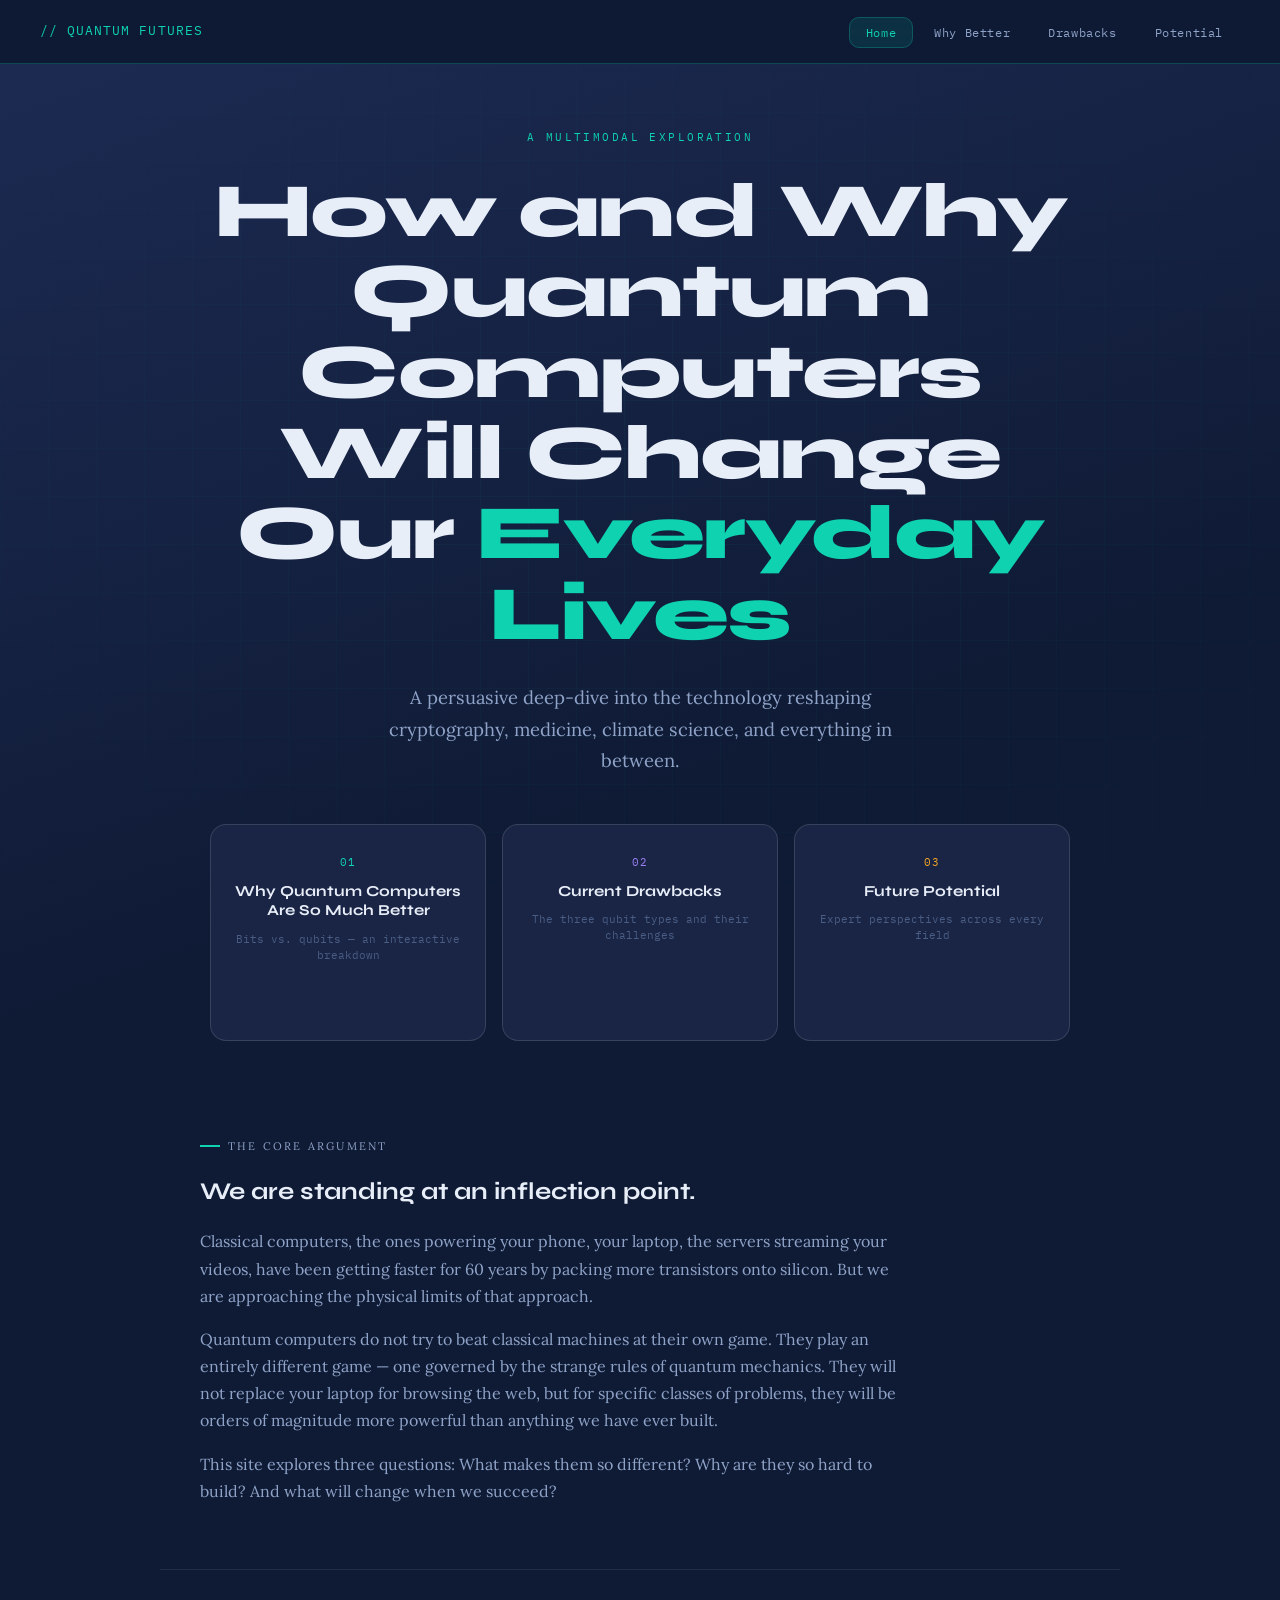
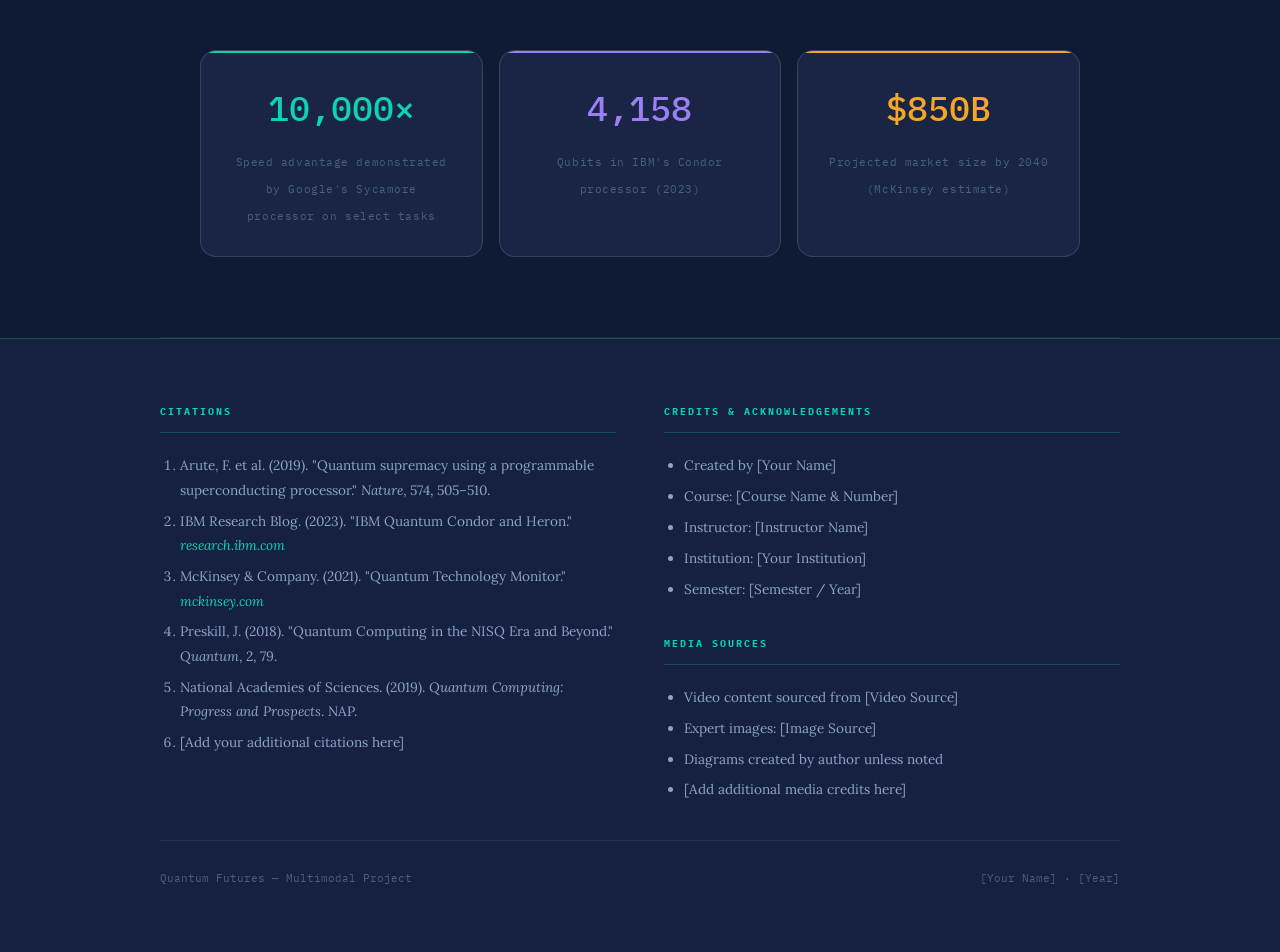
==== index.html @ 325f32ff "Add files via upload" ====
<!DOCTYPE html>
<html lang="en">
<head>
  <meta charset="UTF-8" />
  <meta name="viewport" content="width=device-width, initial-scale=1.0" />
  <title>Quantum Computers: Changing Everyday Life</title>
  <link rel="stylesheet" href="style.css" />
</head>
<body>

<nav>
  <a href="index.html" class="nav-brand">// QUANTUM FUTURES</a>
  <ul class="nav-links">
    <li><a href="index.html" class="active">Home</a></li>
    <li><a href="better.html">Why Better</a></li>
    <li><a href="drawbacks.html">Drawbacks</a></li>
    <li><a href="potential.html">Potential</a></li>
  </ul>
</nav>

<main>
  <section class="hero">
    <div class="hero-grid"></div>
    <div class="hero-orb hero-orb-1"></div>
    <div class="hero-orb hero-orb-2"></div>

    <div style="position: relative; z-index: 1; width: 100%;">
      <p class="hero-eyebrow">A Multimodal Exploration</p>
      <h1 class="hero-title">
        How and Why Quantum Computers<br>
        Will Change Our <em>Everyday Lives</em>
      </h1>
      <p class="hero-subtitle">
        A persuasive deep-dive into the technology reshaping cryptography,
        medicine, climate science, and everything in between.
      </p>

      <div class="hero-nav-cards">
        <a href="better.html" class="hero-card">
          <span class="hero-card-num">01</span>
          <span class="hero-card-title">Why Quantum Computers Are So Much Better</span>
          <span class="hero-card-desc">Bits vs. qubits — an interactive breakdown</span>
          <span class="hero-card-arrow">→</span>
        </a>
        <a href="drawbacks.html" class="hero-card">
          <span class="hero-card-num">02</span>
          <span class="hero-card-title">Current Drawbacks</span>
          <span class="hero-card-desc">The three qubit types and their challenges</span>
          <span class="hero-card-arrow">→</span>
        </a>
        <a href="potential.html" class="hero-card">
          <span class="hero-card-num">03</span>
          <span class="hero-card-title">Future Potential</span>
          <span class="hero-card-desc">Expert perspectives across every field</span>
          <span class="hero-card-arrow">→</span>
        </a>
      </div>
    </div>
  </section>

  <!-- Brief intro section -->
  <section class="content-section fade-in">
    <p class="section-label">The Core Argument</p>
    <h2>We are standing at an inflection point.</h2>
    <p>
      Classical computers, the ones powering your phone, your laptop, the servers
      streaming your videos, have been getting faster for 60 years by packing more
      transistors onto silicon. But we are approaching the physical limits of that
      approach.
    </p>
    <p>
      Quantum computers do not try to beat classical machines at their own game.
      They play an entirely different game — one governed by the strange rules of
      quantum mechanics. They will not replace your laptop for browsing the web,
      but for specific classes of problems, they will be orders of magnitude more
      powerful than anything we have ever built.
    </p>
    <p>
      This site explores three questions: What makes them so different? Why are
      they so hard to build? And what will change when we succeed?
    </p>
  </section>

  <section class="content-section fade-in">
    <div class="stat-row">
      <div class="stat-cell">
        <span class="stat-number">10,000×</span>
        <span class="stat-label">Speed advantage demonstrated by Google's Sycamore processor on select tasks</span>
      </div>
      <div class="stat-cell">
        <span class="stat-number">4,158</span>
        <span class="stat-label">Qubits in IBM's Condor processor (2023)</span>
      </div>
      <div class="stat-cell">
        <span class="stat-number">$850B</span>
        <span class="stat-label">Projected market size by 2040 (McKinsey estimate)</span>
      </div>
    </div>
  </section>

</main>

<!-- CREDITS / CITATIONS -->
<footer id="credits">
  <div class="credits-inner fade-in">
    <div class="credits-col">
      <h3>Citations</h3>
      <ol>
        <li>Arute, F. et al. (2019). "Quantum supremacy using a programmable superconducting processor." <em>Nature</em>, 574, 505–510.</li>
        <li>IBM Research Blog. (2023). "IBM Quantum Condor and Heron." <a href="https://research.ibm.com/blog" target="_blank">research.ibm.com</a></li>
        <li>McKinsey &amp; Company. (2021). "Quantum Technology Monitor." <a href="https://www.mckinsey.com" target="_blank">mckinsey.com</a></li>
        <li>Preskill, J. (2018). "Quantum Computing in the NISQ Era and Beyond." <em>Quantum</em>, 2, 79.</li>
        <li>National Academies of Sciences. (2019). <em>Quantum Computing: Progress and Prospects</em>. NAP.</li>
        <li>[Add your additional citations here]</li>
      </ol>
    </div>
    <div class="credits-col">
      <h3>Credits &amp; Acknowledgements</h3>
      <ul>
        <li>Created by [Your Name]</li>
        <li>Course: [Course Name &amp; Number]</li>
        <li>Instructor: [Instructor Name]</li>
        <li>Institution: [Your Institution]</li>
        <li>Semester: [Semester / Year]</li>
      </ul>
      <br>
      <h3>Media Sources</h3>
      <ul>
        <li>Video content sourced from [Video Source]</li>
        <li>Expert images: [Image Source]</li>
        <li>Diagrams created by author unless noted</li>
        <li>[Add additional media credits here]</li>
      </ul>
    </div>
  </div>
  <div class="credits-bottom fade-in">
    <span>Quantum Futures — Multimodal Project</span>
    <span>[Your Name] · [Year]</span>
  </div>
</footer>

<script>
  const observer = new IntersectionObserver(entries => {
    entries.forEach(e => { if (e.isIntersecting) e.target.classList.add('visible'); });
  }, { threshold: 0.1 });
  document.querySelectorAll('.fade-in').forEach(el => observer.observe(el));
</script>
</body>
</html>
---- style.css ----
@import url('https://fonts.googleapis.com/css2?family=Syne:wght@400;600;700;800&family=IBM+Plex+Mono:wght@300;400;500&family=Lora:ital,wght@0,400;0,500;1,400&display=swap');

*, *::before, *::after { box-sizing: border-box; margin: 0; padding: 0; }

:root {
  --navy:        #0f1b35;
  --navy-2:      #162040;
  --navy-3:      #1c2a52;
  --slate:       #243060;
  --slate-2:     #2e3d78;

  --teal:        #0ed2b0;
  --teal-dim:    #09a88b;
  --teal-pale:   rgba(14, 210, 176, 0.12);
  --teal-glow:   rgba(14, 210, 176, 0.06);
  --border-teal: rgba(14, 210, 176, 0.25);

  --violet:      #9b7ff4;
  --violet-pale: rgba(155, 127, 244, 0.15);
  --violet-border:rgba(155, 127, 244, 0.3);

  --amber:       #f5a623;
  --amber-pale:  rgba(245, 166, 35, 0.12);
  --amber-border:rgba(245, 166, 35, 0.28);

  --surface:     #1a2545;
  --surface-2:   #213060;
  --border:      rgba(255,255,255,0.08);
  --border-2:    rgba(255,255,255,0.13);

  --text:        #e8eef8;
  --text-muted:  #8fa3c8;
  --text-dim:    #4a5d84;

  --mono:    'IBM Plex Mono', monospace;
  --display: 'Syne', sans-serif;
  --serif:   'Lora', serif;

  --nav-h:  64px;
  --radius: 10px;
  --radius-lg: 16px;
}

html { scroll-behavior: smooth; }

body {
  background: var(--navy);
  color: var(--text);
  font-family: var(--display);
  font-size: 16px;
  line-height: 1.7;
  overflow-x: hidden;
}

/* NAV */
nav {
  position: fixed;
  top: 0; left: 0; right: 0;
  height: var(--nav-h);
  background: rgba(15, 27, 53, 0.92);
  backdrop-filter: blur(16px);
  border-bottom: 1px solid var(--border-teal);
  display: flex;
  align-items: center;
  padding: 0 2.5rem;
  z-index: 100;
  gap: 2rem;
}

.nav-brand {
  font-family: var(--mono);
  font-size: 13px;
  color: var(--teal);
  letter-spacing: 0.08em;
  text-decoration: none;
  flex-shrink: 0;
}

.nav-links {
  display: flex;
  gap: 4px;
  list-style: none;
  margin-left: auto;
}

.nav-links a {
  font-family: var(--mono);
  font-size: 12px;
  color: var(--text-muted);
  text-decoration: none;
  letter-spacing: 0.05em;
  padding: 0.45rem 1rem;
  border-radius: var(--radius);
  border: 1px solid transparent;
  transition: color 0.2s, background 0.2s, border-color 0.2s;
}
.nav-links a:hover { color: var(--teal); background: var(--teal-glow); border-color: var(--border-teal); }
.nav-links a.active { color: var(--teal); background: var(--teal-pale); border-color: var(--border-teal); }

/* PAGE SHELL */
main { padding-top: var(--nav-h); min-height: 100vh; }

/* HERO */
.hero {
  min-height: calc(100vh - var(--nav-h));
  display: grid;
  place-items: center;
  text-align: center;
  padding: 4rem 2rem 3rem;
  position: relative;
  overflow: hidden;
  background: linear-gradient(160deg, var(--navy-3) 0%, var(--navy) 65%);
}

.hero-grid {
  position: absolute;
  inset: 0;
  background-image:
    linear-gradient(rgba(14,210,176,0.05) 1px, transparent 1px),
    linear-gradient(90deg, rgba(14,210,176,0.05) 1px, transparent 1px);
  background-size: 48px 48px;
  mask-image: radial-gradient(ellipse 90% 70% at 50% 40%, black, transparent 80%);
}

.hero-blob { position: absolute; border-radius: 50%; pointer-events: none; }
.hero-blob-1 {
  width: 700px; height: 500px;
  background: radial-gradient(ellipse, rgba(14,210,176,0.08), transparent 65%);
  top: -80px; left: 50%; transform: translateX(-50%);
}
.hero-blob-2 {
  width: 400px; height: 400px;
  background: radial-gradient(ellipse, rgba(155,127,244,0.1), transparent 65%);
  bottom: -60px; right: -80px;
}
.hero-blob-3 {
  width: 300px; height: 300px;
  background: radial-gradient(ellipse, rgba(245,166,35,0.06), transparent 65%);
  bottom: 40px; left: -60px;
}

.hero-eyebrow {
  font-family: var(--mono);
  font-size: 11px;
  color: var(--teal);
  letter-spacing: 0.22em;
  text-transform: uppercase;
  margin-bottom: 1.5rem;
  opacity: 0;
  animation: fadeUp 0.6s ease forwards 0.2s;
}

.hero-title {
  font-weight: 800;
  font-size: clamp(2.2rem, 6vw, 5rem);
  line-height: 1.05;
  letter-spacing: -0.02em;
  max-width: 960px;
  margin: 0 auto 1.75rem;
  opacity: 0;
  animation: fadeUp 0.7s ease forwards 0.4s;
}
.hero-title em { font-style: normal; color: var(--teal); }

.hero-subtitle {
  font-family: var(--serif);
  font-size: 1.15rem;
  color: var(--text-muted);
  max-width: 580px;
  margin: 0 auto 3rem;
  opacity: 0;
  animation: fadeUp 0.7s ease forwards 0.6s;
}

.hero-nav-cards {
  display: grid;
  grid-template-columns: repeat(3, 1fr);
  gap: 16px;
  max-width: 860px;
  width: 100%;
  margin: 0 auto;
  opacity: 0;
  animation: fadeUp 0.8s ease forwards 0.8s;
}

.hero-card {
  background: var(--surface);
  border: 1px solid var(--border-2);
  border-radius: var(--radius-lg);
  padding: 1.75rem 1.5rem;
  text-decoration: none;
  display: flex;
  flex-direction: column;
  gap: 0.6rem;
  transition: border-color 0.2s, background 0.2s, transform 0.2s;
  position: relative;
  overflow: hidden;
}
.hero-card::after {
  content: '';
  position: absolute;
  top: 0; left: 0; right: 0;
  height: 3px;
  border-radius: var(--radius-lg) var(--radius-lg) 0 0;
  opacity: 0;
  transition: opacity 0.2s;
}
.hero-card:nth-child(1)::after { background: var(--teal); }
.hero-card:nth-child(2)::after { background: var(--violet); }
.hero-card:nth-child(3)::after { background: var(--amber); }
.hero-card:hover { border-color: var(--border-teal); background: var(--surface-2); transform: translateY(-3px); }
.hero-card:hover::after { opacity: 1; }

.hero-card-num { font-family: var(--mono); font-size: 11px; letter-spacing: 0.12em; }
.hero-card:nth-child(1) .hero-card-num { color: var(--teal); }
.hero-card:nth-child(2) .hero-card-num { color: var(--violet); }
.hero-card:nth-child(3) .hero-card-num { color: var(--amber); }

.hero-card-title { font-size: 0.95rem; font-weight: 700; color: var(--text); line-height: 1.3; }
.hero-card-desc  { font-family: var(--mono); font-size: 11px; color: var(--text-dim); line-height: 1.5; }

.hero-card-arrow {
  margin-top: 0.5rem;
  font-size: 18px;
  opacity: 0;
  transform: translateX(-6px);
  transition: opacity 0.2s, transform 0.2s;
}
.hero-card:nth-child(1) .hero-card-arrow { color: var(--teal); }
.hero-card:nth-child(2) .hero-card-arrow { color: var(--violet); }
.hero-card:nth-child(3) .hero-card-arrow { color: var(--amber); }
.hero-card:hover .hero-card-arrow { opacity: 1; transform: translateX(0); }

/* SECTION LABEL */
.section-label {
  font-family: var(--mono);
  font-size: 11px;
  letter-spacing: 0.2em;
  text-transform: uppercase;
  color: var(--teal);
  margin-bottom: 0.75rem;
  display: flex;
  align-items: center;
  gap: 8px;
}
.section-label::before {
  content: '';
  display: inline-block;
  width: 20px; height: 2px;
  background: var(--teal);
  flex-shrink: 0;
}

/* PAGE HEADER */
.page-header {
  padding: 5rem 2.5rem 3rem;
  max-width: 960px;
  margin: 0 auto;
  border-bottom: 1px solid var(--border);
  position: relative;
}
.page-header::before {
  content: '';
  position: absolute;
  top: 0; left: 0; right: 0;
  height: 200px;
  background: linear-gradient(180deg, var(--navy-3), transparent);
  pointer-events: none;
}

.page-title {
  font-size: clamp(2rem, 5vw, 3.8rem);
  font-weight: 800;
  line-height: 1.05;
  letter-spacing: -0.025em;
  margin-bottom: 1rem;
  position: relative;
}

.page-intro {
  font-family: var(--serif);
  font-size: 1.1rem;
  color: var(--text-muted);
  max-width: 620px;
  font-style: italic;
  position: relative;
}

/* CONTENT SECTION */
.content-section {
  max-width: 960px;
  margin: 0 auto;
  padding: 3rem 2.5rem;
  border-bottom: 1px solid var(--border);
}
.content-section h2 { font-size: 1.5rem; font-weight: 700; margin-bottom: 1rem; color: var(--text); }
.content-section p  { color: var(--text-muted); font-family: var(--serif); margin-bottom: 1rem; max-width: 700px; }

/* FEATURE BLOCK */
.feature-block {
  background: var(--surface);
  border: 1px solid var(--border-2);
  border-radius: var(--radius-lg);
  padding: 2.5rem;
  margin: 2rem 0;
  position: relative;
  overflow: hidden;
}
.feature-block::before {
  content: '';
  position: absolute;
  top: 0; left: 2.5rem; right: 2.5rem;
  height: 1px;
  background: linear-gradient(90deg, transparent, var(--teal), transparent);
}

.feature-label {
  font-family: var(--mono);
  font-size: 10px;
  letter-spacing: 0.18em;
  color: var(--teal);
  text-transform: uppercase;
  margin-bottom: 1.75rem;
  padding: 0.35rem 0.75rem;
  background: var(--teal-pale);
  border: 1px solid var(--border-teal);
  border-radius: 4px;
  display: inline-block;
}

/* SLIDER COLS */
.slider-container {
  display: grid;
  grid-template-columns: 1fr 1fr;
  gap: 1.5rem;
  margin: 1.5rem 0;
}
.slider-col {
  background: var(--navy-2);
  border: 1px solid var(--border);
  border-radius: var(--radius);
  padding: 1.5rem;
}
.slider-col.is-quantum { border-color: var(--violet-border); background: rgba(155,127,244,0.04); }

.slider-col-label {
  font-family: var(--mono);
  font-size: 10px;
  letter-spacing: 0.18em;
  text-transform: uppercase;
  margin-bottom: 1.25rem;
  padding: 0.25rem 0.6rem;
  border-radius: 4px;
  display: inline-block;
}
.slider-col.is-classical .slider-col-label { color: var(--teal); background: var(--teal-pale); border: 1px solid var(--border-teal); }
.slider-col.is-quantum   .slider-col-label { color: var(--violet); background: var(--violet-pale); border: 1px solid var(--violet-border); }

.slider-group label { font-family: var(--mono); font-size: 12px; color: var(--text-muted); display: block; margin-bottom: 0.5rem; }
.slider-group input[type="range"] { width: 100%; cursor: pointer; accent-color: var(--teal); }
.slider-col.is-quantum input[type="range"] { accent-color: var(--violet); }

.slider-display { font-family: var(--mono); font-size: 2.25rem; font-weight: 500; margin: 0.75rem 0 0.25rem; }
.slider-col.is-classical .slider-display { color: var(--teal); }
.slider-col.is-quantum   .slider-display { color: var(--violet); }

.slider-desc { font-family: var(--mono); font-size: 11px; color: var(--text-dim); margin-bottom: 1rem; }

.comparison-bar { height: 5px; background: var(--navy-3); border-radius: 3px; overflow: hidden; }
.comparison-bar-fill { height: 100%; border-radius: 3px; transition: width 0.35s ease; background: var(--teal); }
.comparison-bar-fill.purple { background: var(--violet); }

/* VIDEO */
.video-wrapper {
  position: relative;
  padding-bottom: 56.25%;
  height: 0;
  background: var(--navy-3);
  border: 1px solid var(--border-2);
  border-radius: var(--radius);
  overflow: hidden;
}
.video-wrapper iframe, .video-wrapper .video-placeholder {
  position: absolute; inset: 0; width: 100%; height: 100%;
}
.video-placeholder {
  display: flex; align-items: center; justify-content: center;
  flex-direction: column; gap: 1rem;
  color: var(--text-dim); font-family: var(--mono); font-size: 13px;
}
.video-placeholder .play-icon {
  width: 56px; height: 56px; border-radius: 50%;
  background: var(--teal-pale); border: 1px solid var(--border-teal);
  display: flex; align-items: center; justify-content: center;
  font-size: 22px; color: var(--teal);
}

/* QUBIT CARDS */
.qubit-cards { display: grid; grid-template-columns: repeat(3, 1fr); gap: 16px; margin: 1.5rem 0; }

.qubit-card {
  background: var(--surface);
  border: 1px solid var(--border-2);
  border-radius: var(--radius-lg);
  padding: 1.75rem 1.5rem;
  position: relative;
  overflow: hidden;
  transition: transform 0.2s;
}
.qubit-card:hover { transform: translateY(-2px); }
.qubit-card::before {
  content: '';
  position: absolute; top: 0; left: 0; right: 0;
  height: 3px; border-radius: var(--radius-lg) var(--radius-lg) 0 0;
}
.qubit-card:nth-child(1)::before { background: var(--teal); }
.qubit-card:nth-child(2)::before { background: var(--violet); }
.qubit-card:nth-child(3)::before { background: var(--amber); }
.qubit-card:nth-child(1) { border-top-color: var(--border-teal); }
.qubit-card:nth-child(2) { border-top-color: var(--violet-border); }
.qubit-card:nth-child(3) { border-top-color: var(--amber-border); }

.qubit-card-type {
  font-family: var(--mono); font-size: 10px; letter-spacing: 0.15em;
  text-transform: uppercase; margin-bottom: 0.75rem;
  display: inline-block; padding: 0.2rem 0.6rem; border-radius: 4px;
}
.qubit-card:nth-child(1) .qubit-card-type { color: var(--teal); background: var(--teal-pale); border: 1px solid var(--border-teal); }
.qubit-card:nth-child(2) .qubit-card-type { color: var(--violet); background: var(--violet-pale); border: 1px solid var(--violet-border); }
.qubit-card:nth-child(3) .qubit-card-type { color: var(--amber); background: var(--amber-pale); border: 1px solid var(--amber-border); }

.qubit-card h3 { font-size: 1rem; font-weight: 700; margin-bottom: 0.75rem; color: var(--text); }
.qubit-card p { font-family: var(--serif); font-size: 0.875rem; color: var(--text-muted); margin: 0; line-height: 1.7; }

.qubit-challenge {
  font-family: var(--mono); font-size: 11px; margin-top: 1.25rem;
  padding: 0.5rem 0.75rem; border-radius: 4px;
}
.qubit-card:nth-child(1) .qubit-challenge { color: var(--teal); background: var(--teal-pale); }
.qubit-card:nth-child(2) .qubit-challenge { color: var(--violet); background: var(--violet-pale); }
.qubit-card:nth-child(3) .qubit-challenge { color: var(--amber); background: var(--amber-pale); }

/* EXPERT CARDS */
.expert-grid { display: grid; grid-template-columns: repeat(2, 1fr); gap: 16px; margin: 1.5rem 0; }

.expert-card {
  background: var(--surface);
  border: 1px solid var(--border-2);
  border-radius: var(--radius-lg);
  padding: 2rem;
  transition: border-color 0.2s, transform 0.2s;
}
.expert-card:hover { border-color: var(--violet-border); transform: translateY(-2px); }

.expert-field {
  font-family: var(--mono); font-size: 10px; letter-spacing: 0.15em;
  color: var(--violet); text-transform: uppercase;
  padding: 0.25rem 0.65rem; background: var(--violet-pale);
  border: 1px solid var(--violet-border); border-radius: 4px;
  display: inline-block; margin-bottom: 1rem;
}

.expert-card h3 { font-size: 1.05rem; font-weight: 700; margin-bottom: 0.2rem; color: var(--text); }
.expert-card .expert-name { font-family: var(--mono); font-size: 11px; color: var(--text-dim); margin-bottom: 0.75rem; }
.expert-card p { font-family: var(--serif); font-size: 0.875rem; color: var(--text-muted); margin: 0; }

.expert-quote {
  font-family: var(--mono); font-size: 11px; color: var(--teal);
  margin-top: 1rem; padding: 0.5rem 0.75rem;
  background: var(--teal-pale); border-left: 2px solid var(--teal); border-radius: 0 4px 4px 0;
}

/* STAT ROW */
.stat-row { display: grid; grid-template-columns: repeat(3, 1fr); gap: 16px; margin: 2rem 0; }

.stat-cell {
  background: var(--surface);
  border: 1px solid var(--border-2);
  border-radius: var(--radius-lg);
  padding: 1.75rem;
  text-align: center;
  position: relative;
  overflow: hidden;
}
.stat-cell::before {
  content: ''; position: absolute; top: 0; left: 0; right: 0; height: 2px;
}
.stat-cell:nth-child(1)::before { background: var(--teal); }
.stat-cell:nth-child(2)::before { background: var(--violet); }
.stat-cell:nth-child(3)::before { background: var(--amber); }

.stat-number { font-family: var(--mono); font-size: 2.2rem; font-weight: 500; display: block; margin-bottom: 0.5rem; }
.stat-cell:nth-child(1) .stat-number { color: var(--teal); }
.stat-cell:nth-child(2) .stat-number { color: var(--violet); }
.stat-cell:nth-child(3) .stat-number { color: var(--amber); }
.stat-label { font-family: var(--mono); font-size: 11px; color: var(--text-dim); letter-spacing: 0.05em; line-height: 1.5; }

/* SUPPORTING TEXT */
.supporting-text { display: grid; grid-template-columns: 1fr 1fr; gap: 2.5rem; margin-top: 1.5rem; }
.supporting-text p { margin: 0; }

/* SUMMARY BAR */
.summary-bar {
  display: grid; grid-template-columns: repeat(3, 1fr);
  gap: 1px; background: var(--border);
  border-radius: var(--radius); overflow: hidden; margin-top: 1.75rem;
}
.summary-cell { background: var(--navy-2); padding: 1.25rem; text-align: center; }
.summary-cell-label { font-family: var(--mono); font-size: 10px; letter-spacing: 0.12em; text-transform: uppercase; color: var(--text-dim); margin-bottom: 0.4rem; }
.summary-cell-value { font-family: var(--mono); font-size: 1.6rem; font-weight: 500; }

/* TIMELINE */
.timeline { position: relative; padding-left: 2rem; border-left: 2px solid var(--slate-2); }
.timeline-item { margin-bottom: 2.5rem; position: relative; }
.timeline-dot {
  position: absolute; left: -2.55rem; top: 0.25rem;
  width: 12px; height: 12px; border-radius: 50%;
  background: var(--slate-2); border: 2px solid var(--navy);
}
.timeline-item.is-now .timeline-dot { background: var(--teal); }
.timeline-era { font-family: var(--mono); font-size: 11px; letter-spacing: 0.1em; margin-bottom: 0.3rem; }
.timeline-item.is-now .timeline-era  { color: var(--teal); }
.timeline-item:not(.is-now) .timeline-era { color: var(--text-dim); }
.timeline-item h3 { font-size: 1rem; font-weight: 700; margin-bottom: 0.4rem; color: var(--text); }
.timeline-item p  { font-family: var(--serif); font-size: 0.9rem; color: var(--text-muted); max-width: 600px; margin: 0; }

/* CREDITS */
#credits { background: var(--navy-2); border-top: 1px solid var(--border-teal); padding: 4rem 2.5rem; }

.credits-inner { max-width: 960px; margin: 0 auto; display: grid; grid-template-columns: 1fr 1fr; gap: 3rem; }

.credits-col h3 {
  font-family: var(--mono); font-size: 10px; letter-spacing: 0.2em;
  color: var(--teal); text-transform: uppercase;
  margin-bottom: 1.25rem; padding-bottom: 0.75rem;
  border-bottom: 1px solid var(--border-teal);
}
.credits-col ol, .credits-col ul {
  padding-left: 1.25rem; color: var(--text-muted);
  font-family: var(--serif); font-size: 0.85rem; line-height: 1.8;
}
.credits-col li { margin-bottom: 0.4rem; }
.credits-col a { color: var(--teal); text-decoration: none; font-style: italic; }

.credits-bottom {
  max-width: 960px; margin: 2rem auto 0;
  padding-top: 1.75rem; border-top: 1px solid var(--border);
  font-family: var(--mono); font-size: 11px; color: var(--text-dim);
  display: flex; justify-content: space-between; align-items: center;
}

/* ANIMATIONS */
@keyframes fadeUp {
  from { opacity: 0; transform: translateY(20px); }
  to   { opacity: 1; transform: translateY(0); }
}
.fade-in { opacity: 0; transform: translateY(14px); transition: opacity 0.6s ease, transform 0.6s ease; }
.fade-in.visible { opacity: 1; transform: translateY(0); }

/* RESPONSIVE */
@media (max-width: 720px) {
  nav { padding: 0 1.25rem; }
  .hero-nav-cards, .stat-row, .supporting-text, .summary-bar { grid-template-columns: 1fr; gap: 12px; }
  .slider-container, .qubit-cards, .expert-grid, .credits-inner { grid-template-columns: 1fr; }
  .nav-links a { padding: 0.4rem 0.6rem; font-size: 11px; }
  .content-section, .page-header { padding-left: 1.25rem; padding-right: 1.25rem; }
  .feature-block { padding: 1.5rem; }
}
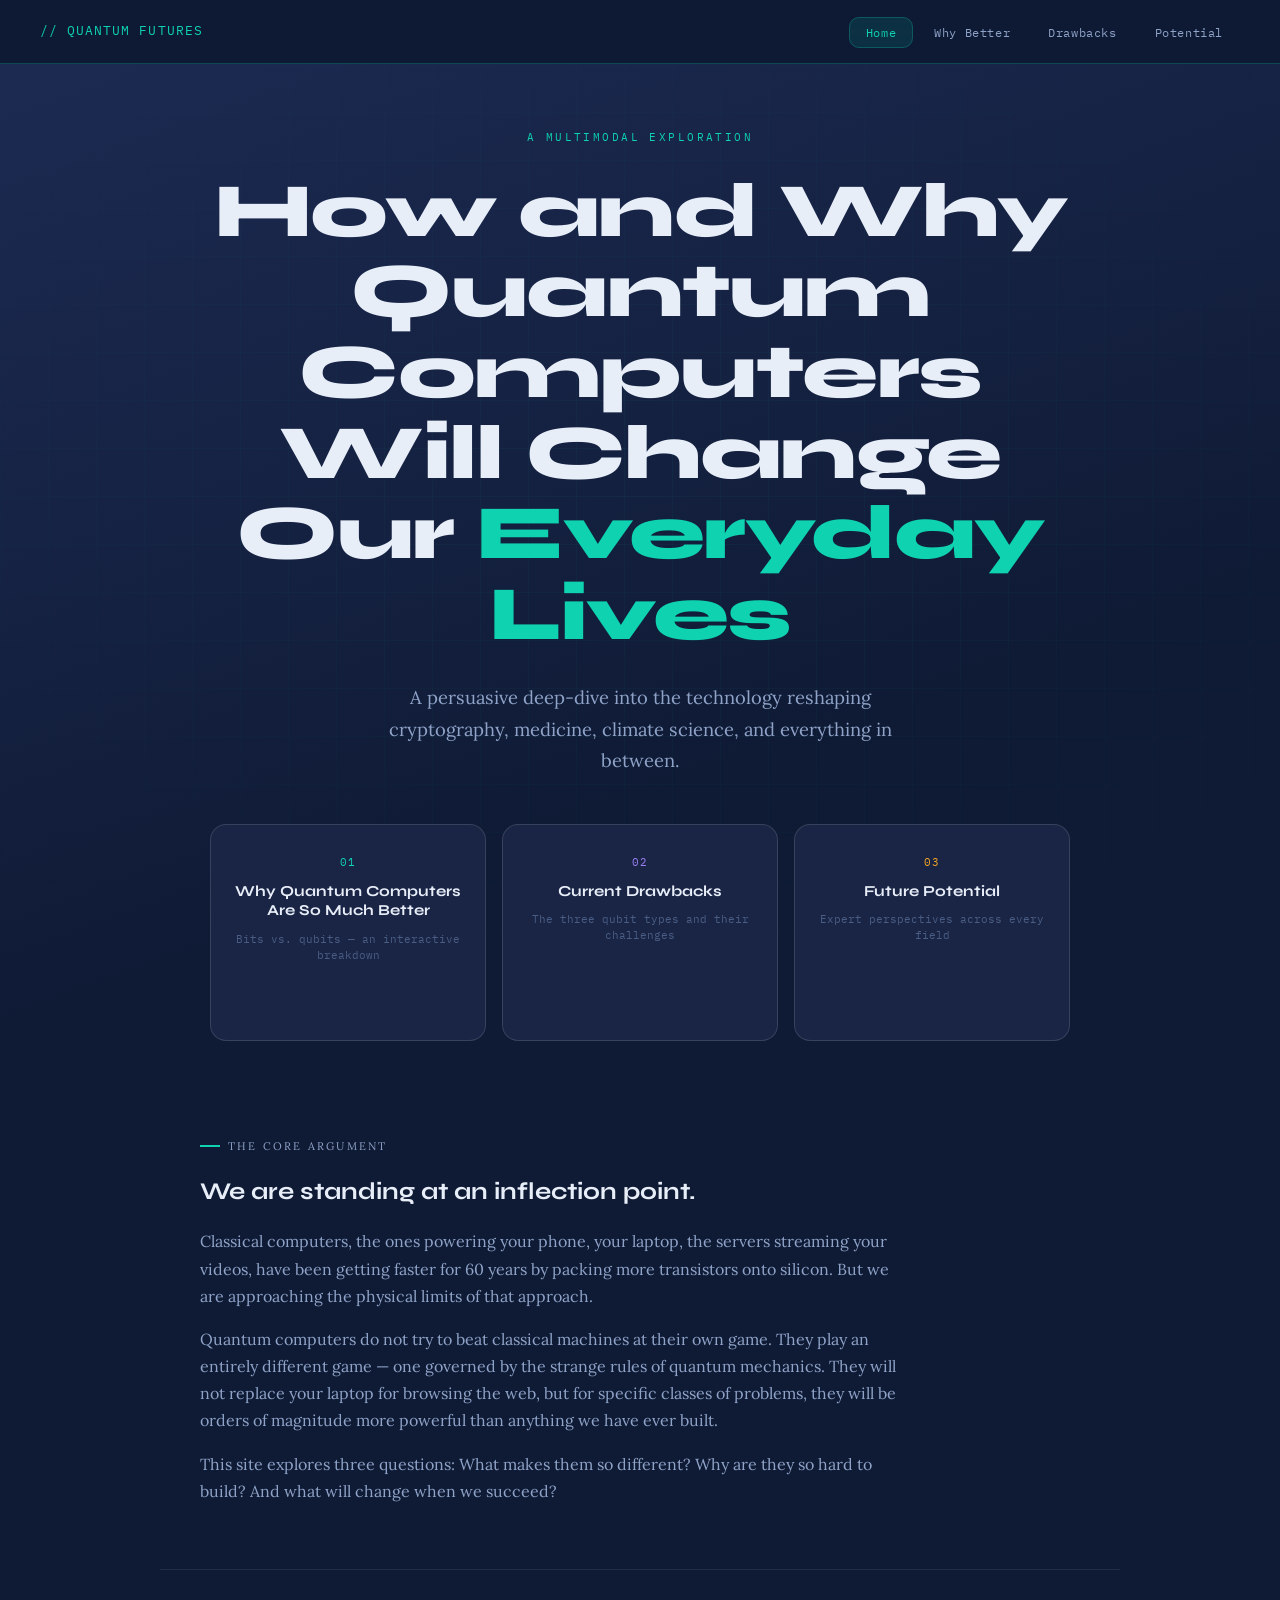
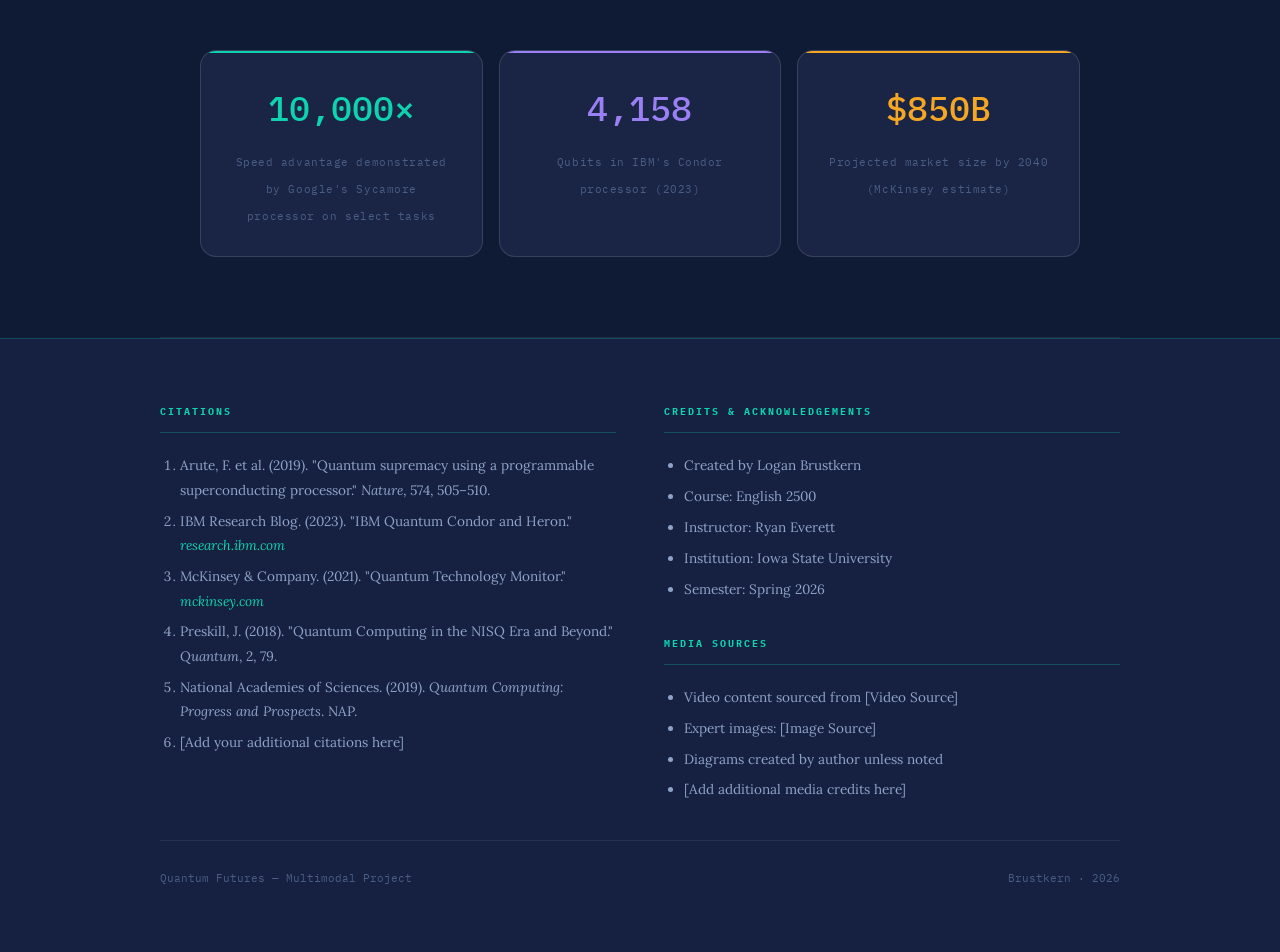
==== commit 5b54c4d1: "Update credits in index.html with personal details" ====
--- a/index.html
+++ b/index.html
@@ -117,11 +117,11 @@
     <div class="credits-col">
       <h3>Credits &amp; Acknowledgements</h3>
       <ul>
-        <li>Created by [Your Name]</li>
-        <li>Course: [Course Name &amp; Number]</li>
-        <li>Instructor: [Instructor Name]</li>
-        <li>Institution: [Your Institution]</li>
-        <li>Semester: [Semester / Year]</li>
+        <li>Created by Logan Brustkern</li>
+        <li>Course: English 2500</li>
+        <li>Instructor: Ryan Everett</li>
+        <li>Institution: Iowa State University</li>
+        <li>Semester: Spring 2026</li>
       </ul>
       <br>
       <h3>Media Sources</h3>
@@ -135,7 +135,7 @@
   </div>
   <div class="credits-bottom fade-in">
     <span>Quantum Futures — Multimodal Project</span>
-    <span>[Your Name] · [Year]</span>
+    <span>Brustkern · 2026</span>
   </div>
 </footer>
 
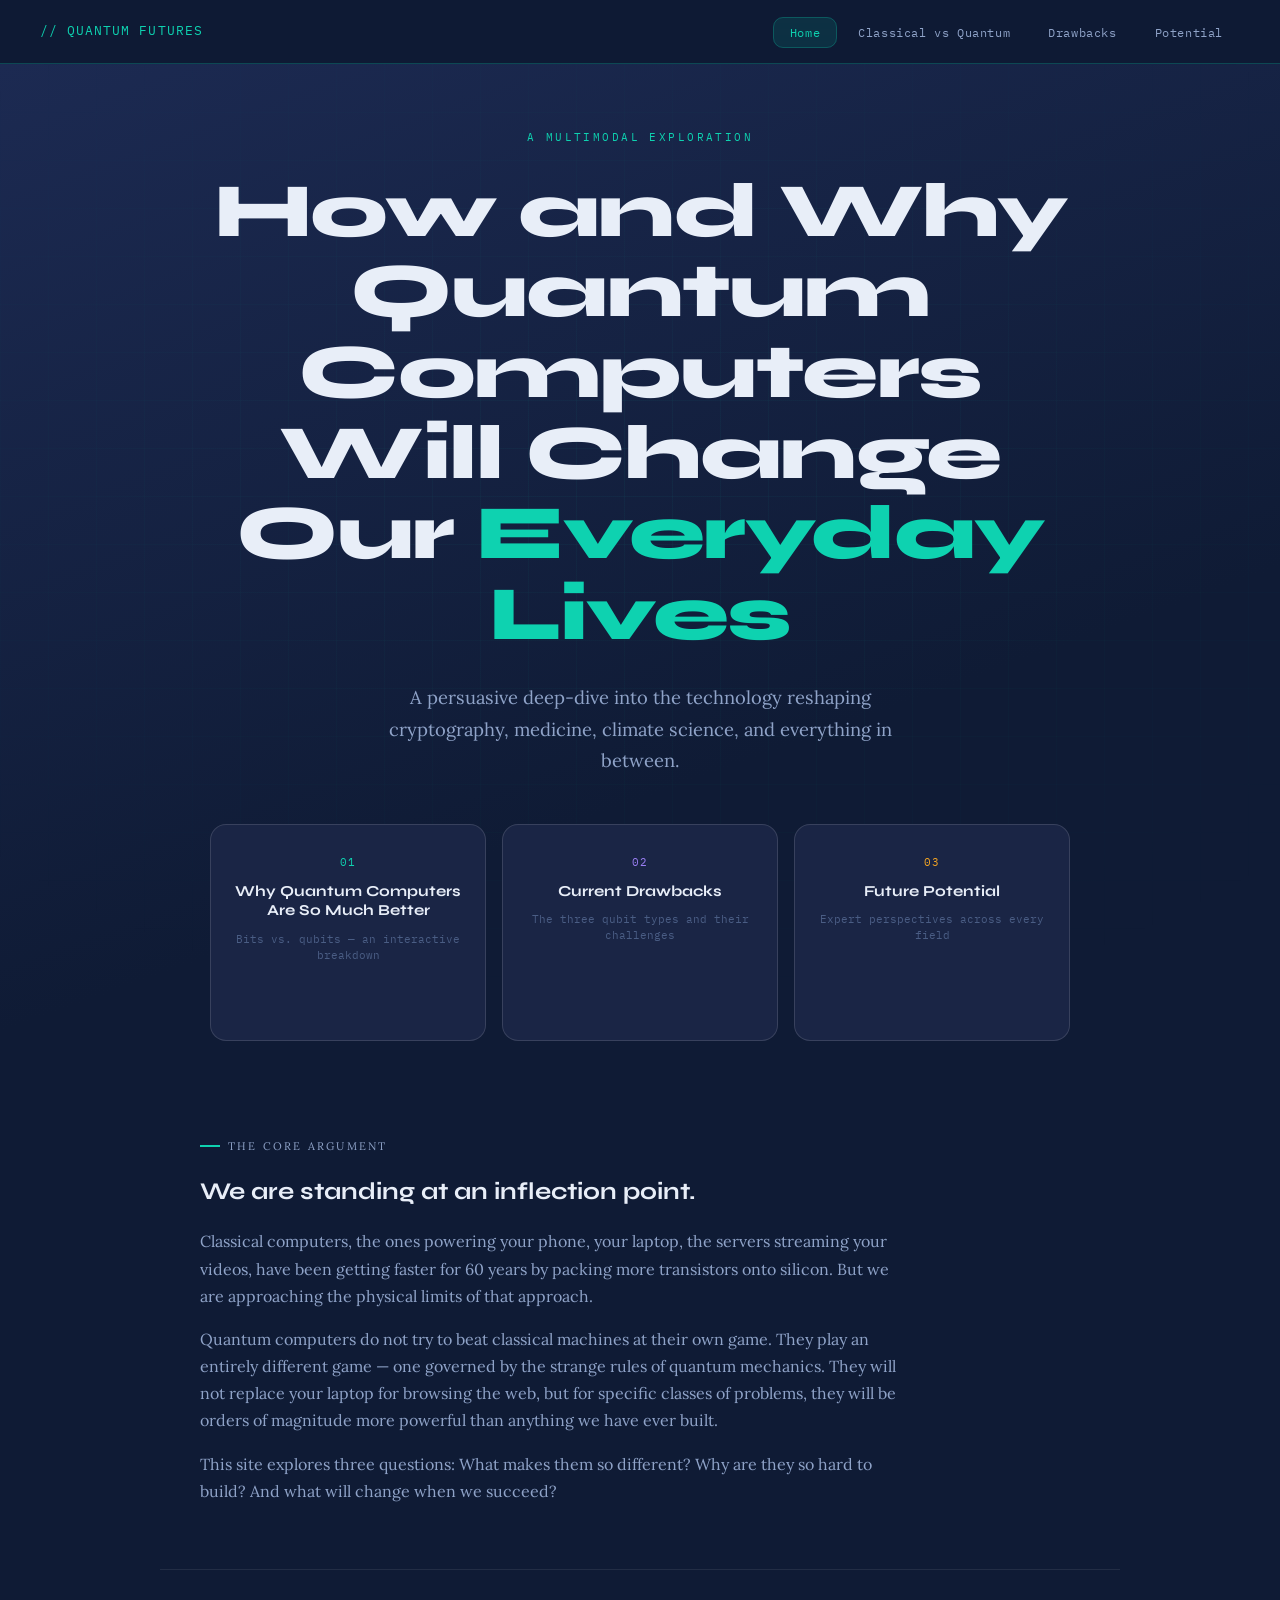
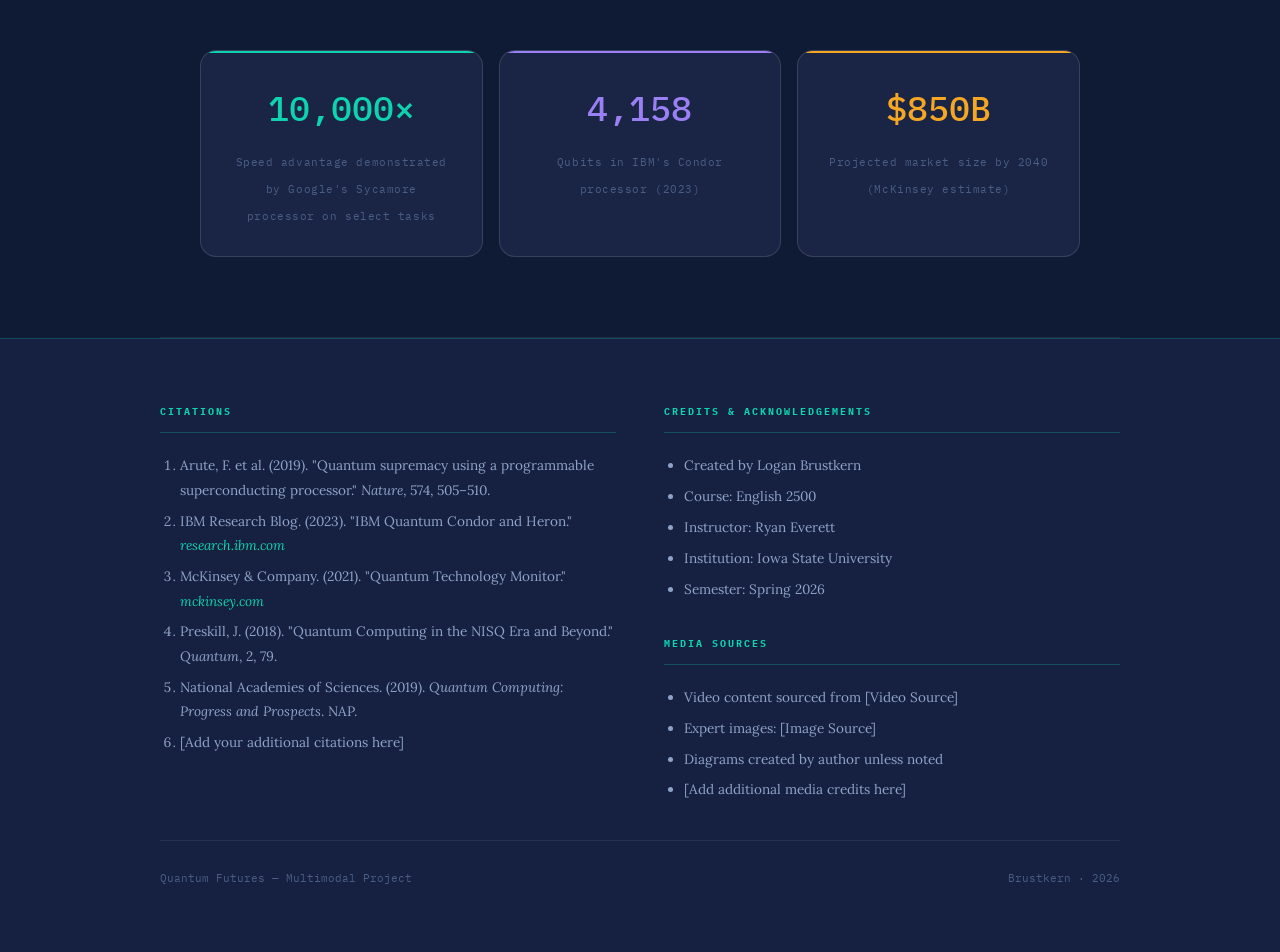
==== commit cea36a72: "Update navigation link text for better clarity" ====
--- a/index.html
+++ b/index.html
@@ -12,7 +12,7 @@
   <a href="index.html" class="nav-brand">// QUANTUM FUTURES</a>
   <ul class="nav-links">
     <li><a href="index.html" class="active">Home</a></li>
-    <li><a href="better.html">Why Better</a></li>
+    <li><a href="better.html">Classical vs Quantum</a></li>
     <li><a href="drawbacks.html">Drawbacks</a></li>
     <li><a href="potential.html">Potential</a></li>
   </ul>
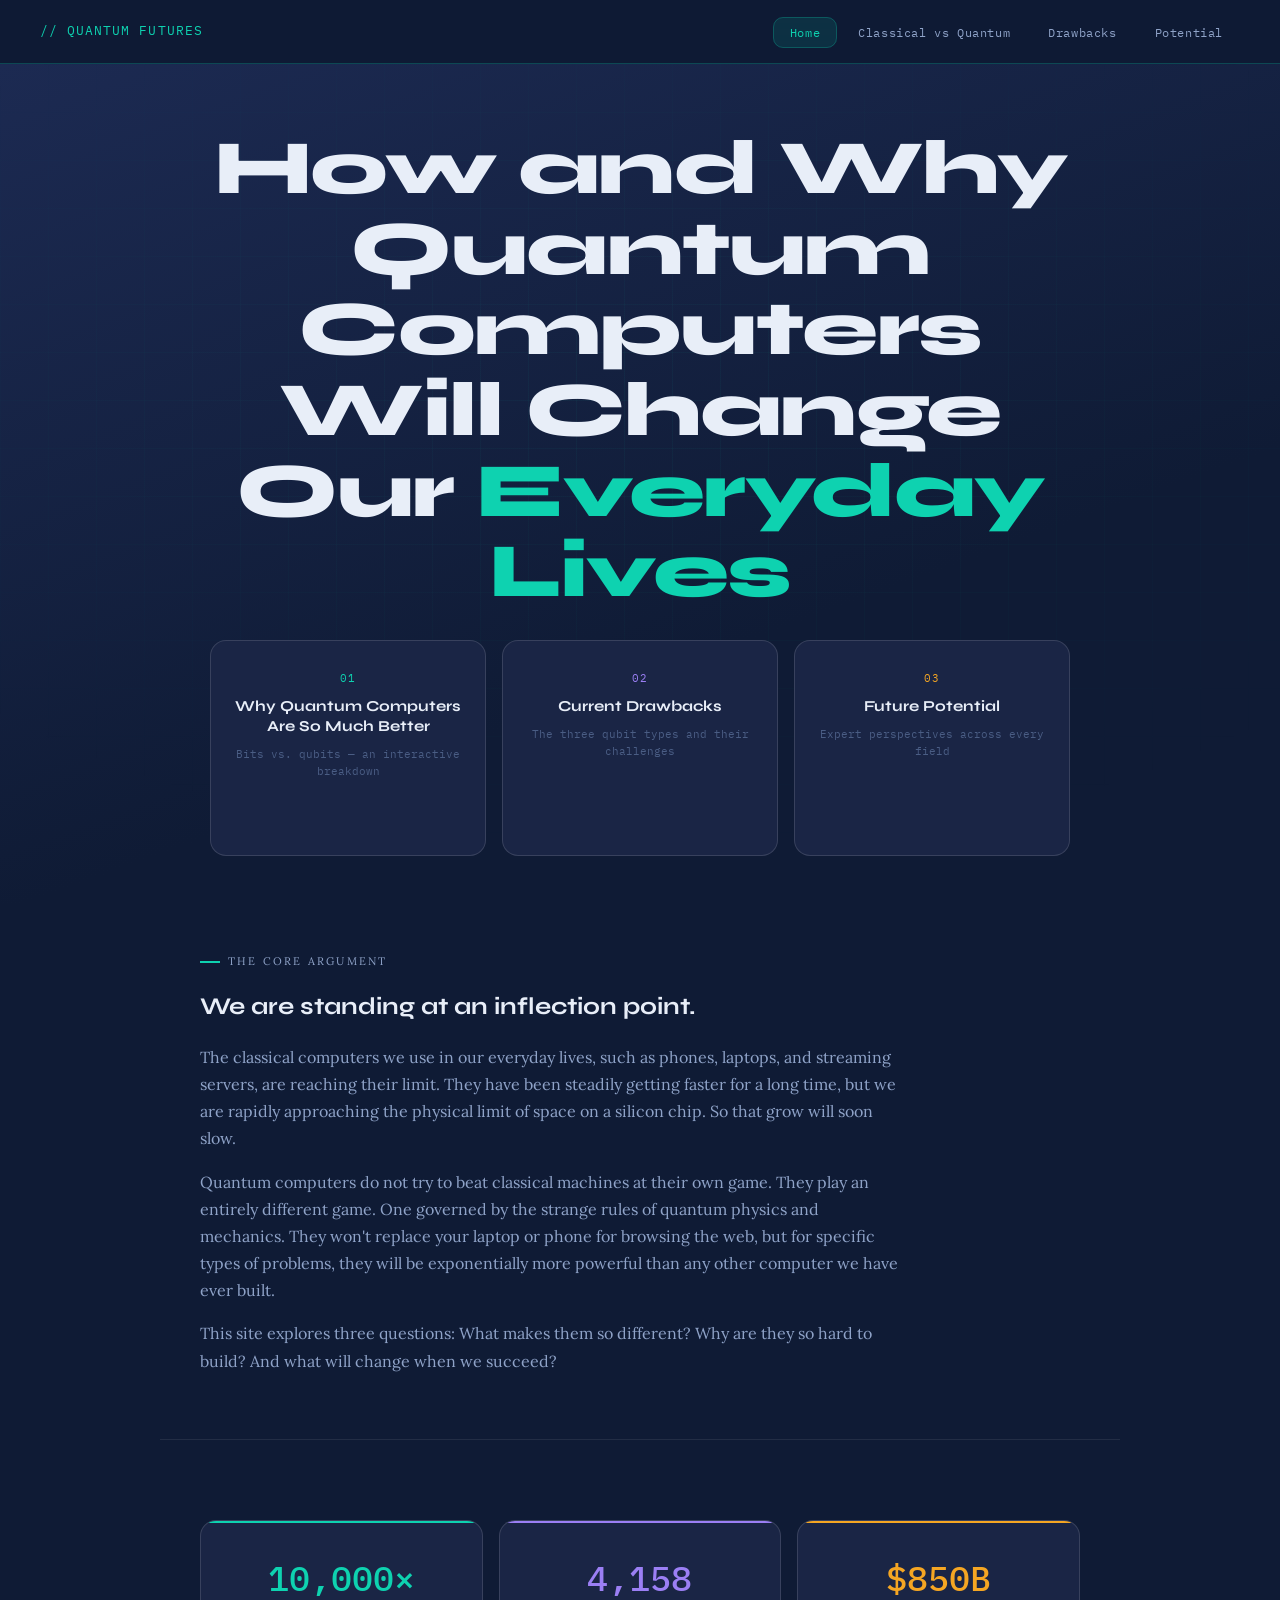
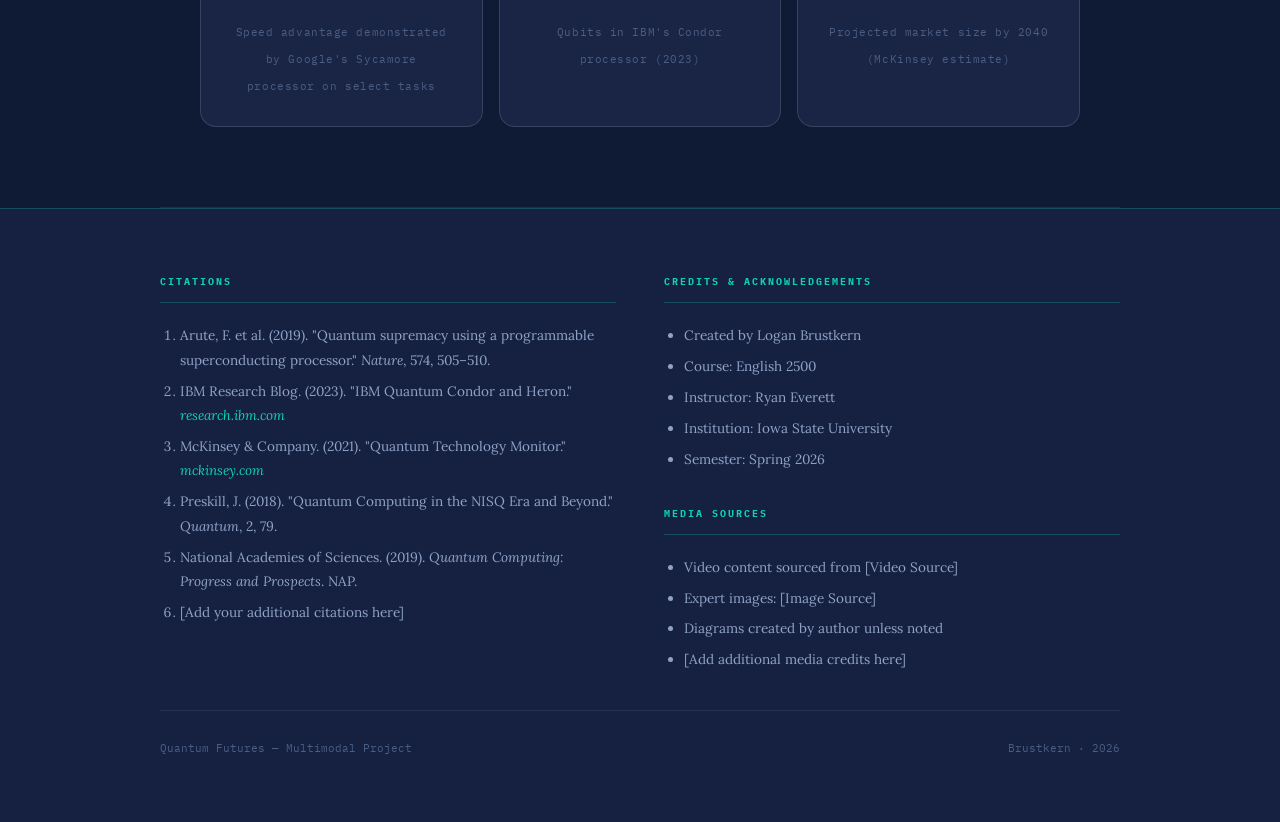
==== commit 0271a4f3: "Refactor text in index.html for clarity Updated text for clarity and conciseness in the hero section" ====
--- a/index.html
+++ b/index.html
@@ -25,16 +25,12 @@
     <div class="hero-orb hero-orb-2"></div>
 
     <div style="position: relative; z-index: 1; width: 100%;">
-      <p class="hero-eyebrow">A Multimodal Exploration</p>
+      
       <h1 class="hero-title">
         How and Why Quantum Computers<br>
         Will Change Our <em>Everyday Lives</em>
       </h1>
-      <p class="hero-subtitle">
-        A persuasive deep-dive into the technology reshaping cryptography,
-        medicine, climate science, and everything in between.
-      </p>
-
+     
       <div class="hero-nav-cards">
         <a href="better.html" class="hero-card">
           <span class="hero-card-num">01</span>
@@ -63,17 +59,17 @@
     <p class="section-label">The Core Argument</p>
     <h2>We are standing at an inflection point.</h2>
     <p>
-      Classical computers, the ones powering your phone, your laptop, the servers
-      streaming your videos, have been getting faster for 60 years by packing more
-      transistors onto silicon. But we are approaching the physical limits of that
-      approach.
+      The classical computers we use in our everyday lives, such as phones, laptops,
+      and streaming servers, are reaching their limit. They have been steadily getting
+      faster for a long time, but we are rapidly approaching the physical limit of
+      space on a silicon chip. So that grow will soon slow.
     </p>
     <p>
       Quantum computers do not try to beat classical machines at their own game.
-      They play an entirely different game — one governed by the strange rules of
-      quantum mechanics. They will not replace your laptop for browsing the web,
-      but for specific classes of problems, they will be orders of magnitude more
-      powerful than anything we have ever built.
+      They play an entirely different game. One governed by the strange rules of
+      quantum physics and mechanics. They won't replace your laptop or phone for browsing the web,
+      but for specific types of problems, they will be exponentially more
+      powerful than any other computer we have ever built.
     </p>
     <p>
       This site explores three questions: What makes them so different? Why are
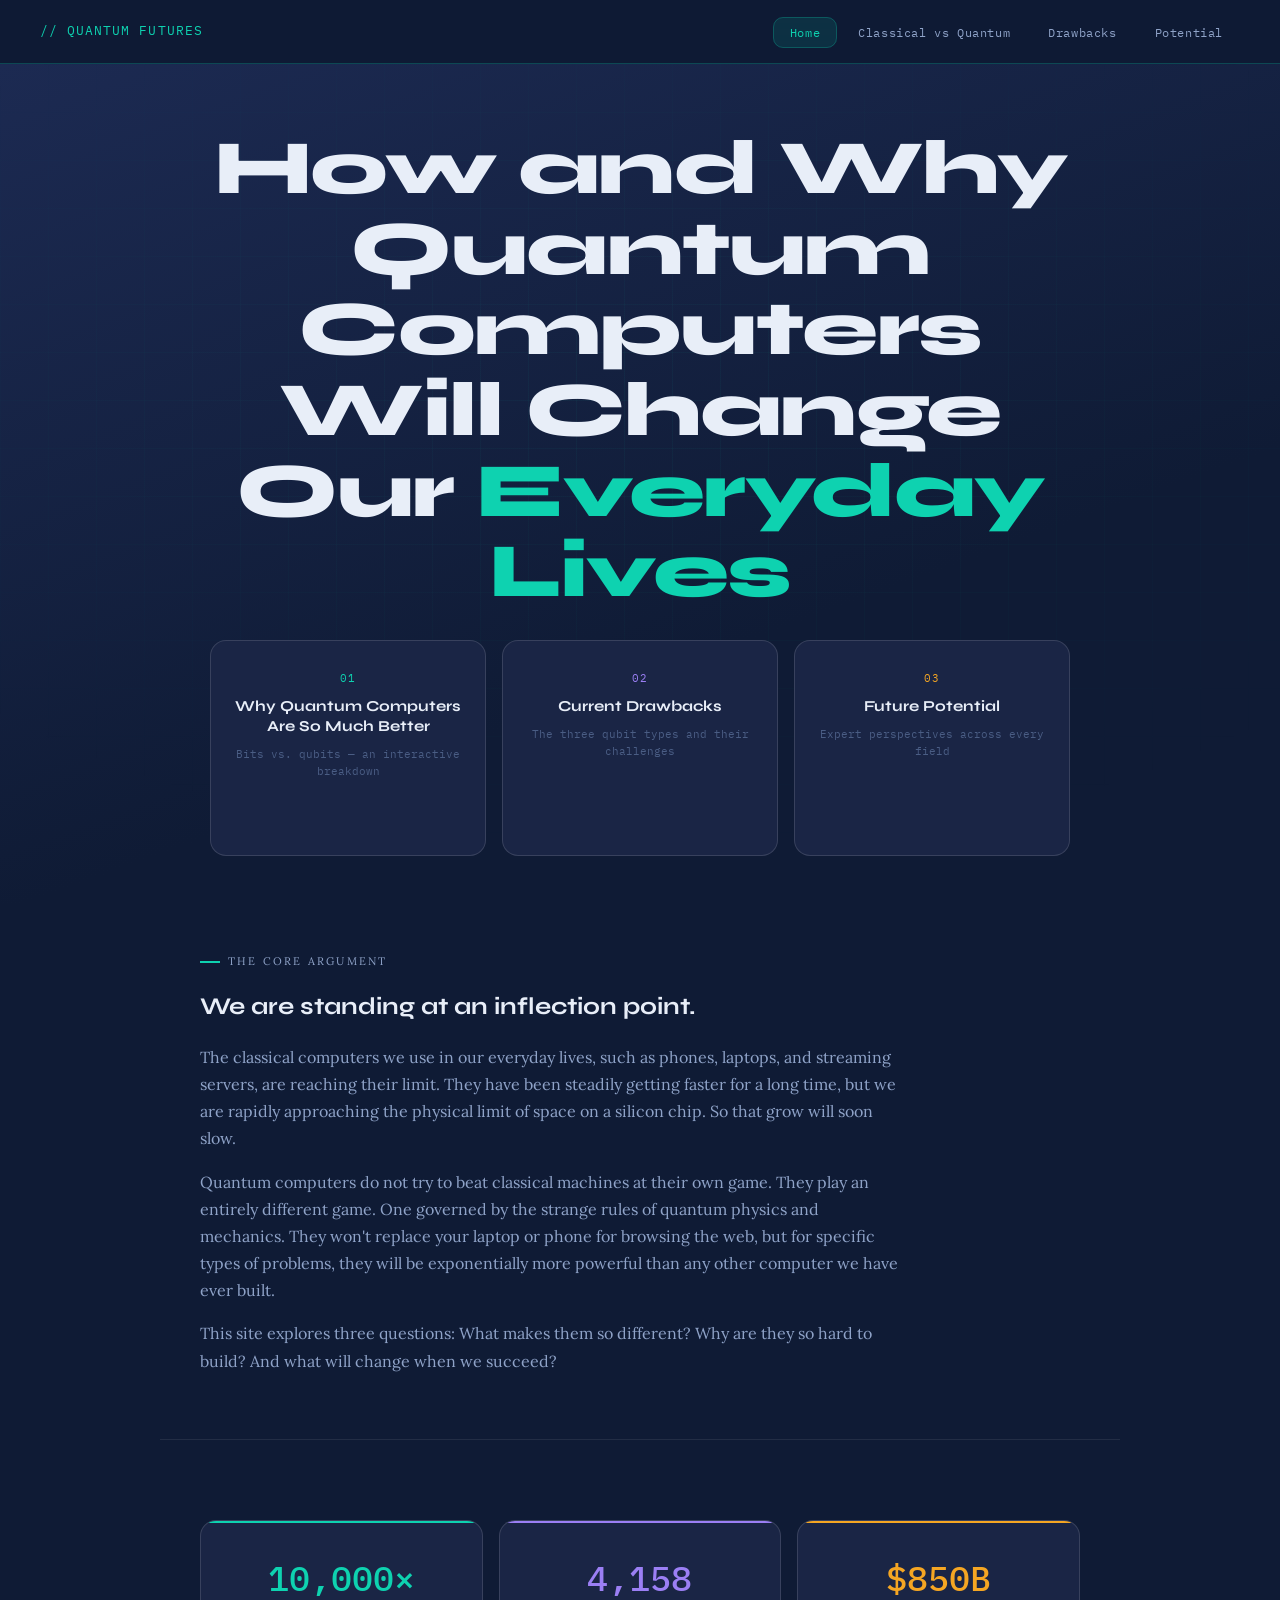
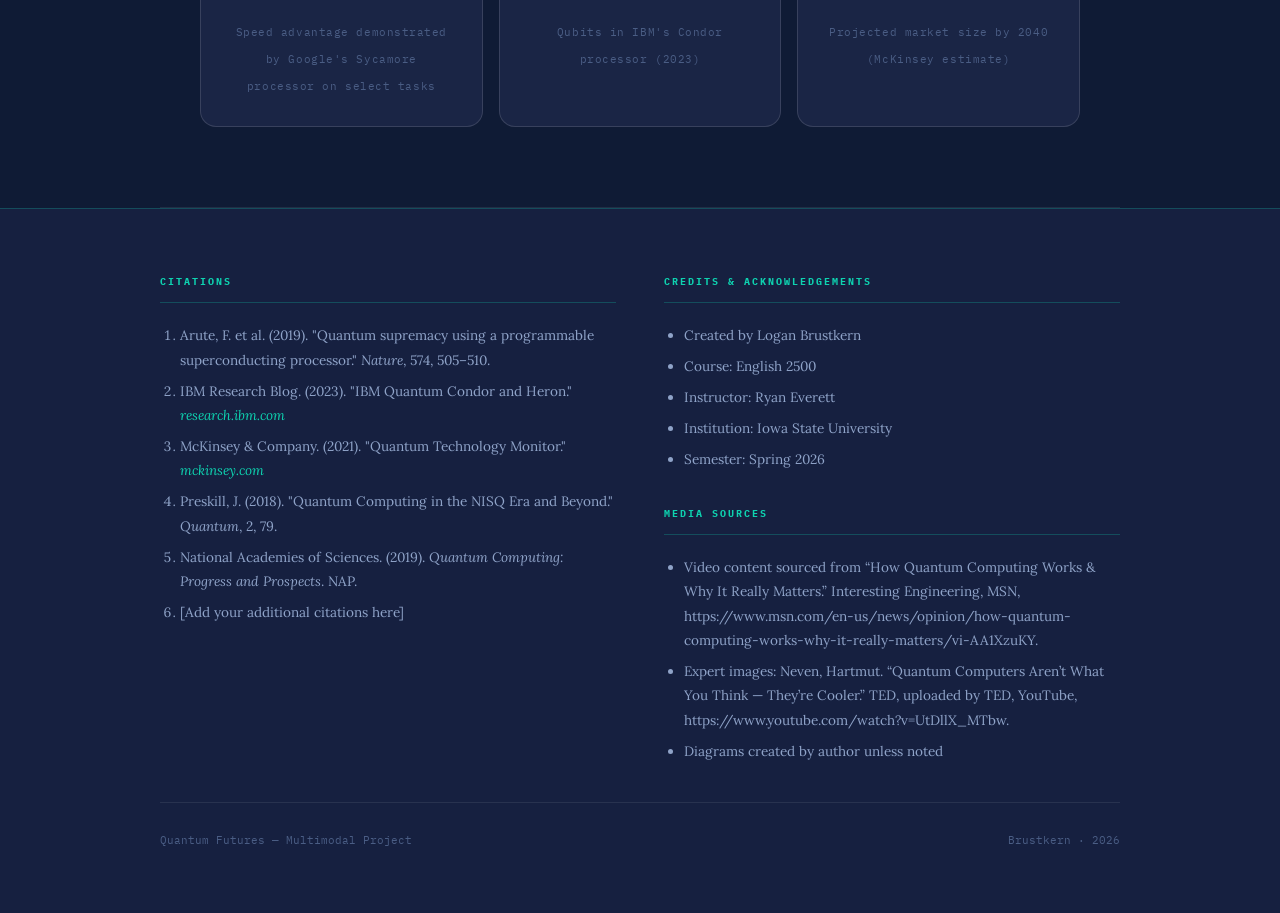
==== commit 6e67e376: "Update media sources in index.html" ====
--- a/index.html
+++ b/index.html
@@ -122,10 +122,10 @@
       <br>
       <h3>Media Sources</h3>
       <ul>
-        <li>Video content sourced from [Video Source]</li>
-        <li>Expert images: [Image Source]</li>
+        <li>Video content sourced from “How Quantum Computing Works & Why It Really Matters.” Interesting Engineering, MSN, https://www.msn.com/en-us/news/opinion/how-quantum-computing-works-why-it-really-matters/vi-AA1XzuKY.</li>
+        <li>Expert images: Neven, Hartmut. “Quantum Computers Aren’t What You Think — They’re Cooler.” TED, uploaded by TED, YouTube, https://www.youtube.com/watch?v=UtDllX_MTbw.</li>
         <li>Diagrams created by author unless noted</li>
-        <li>[Add additional media credits here]</li>
+        
       </ul>
     </div>
   </div>
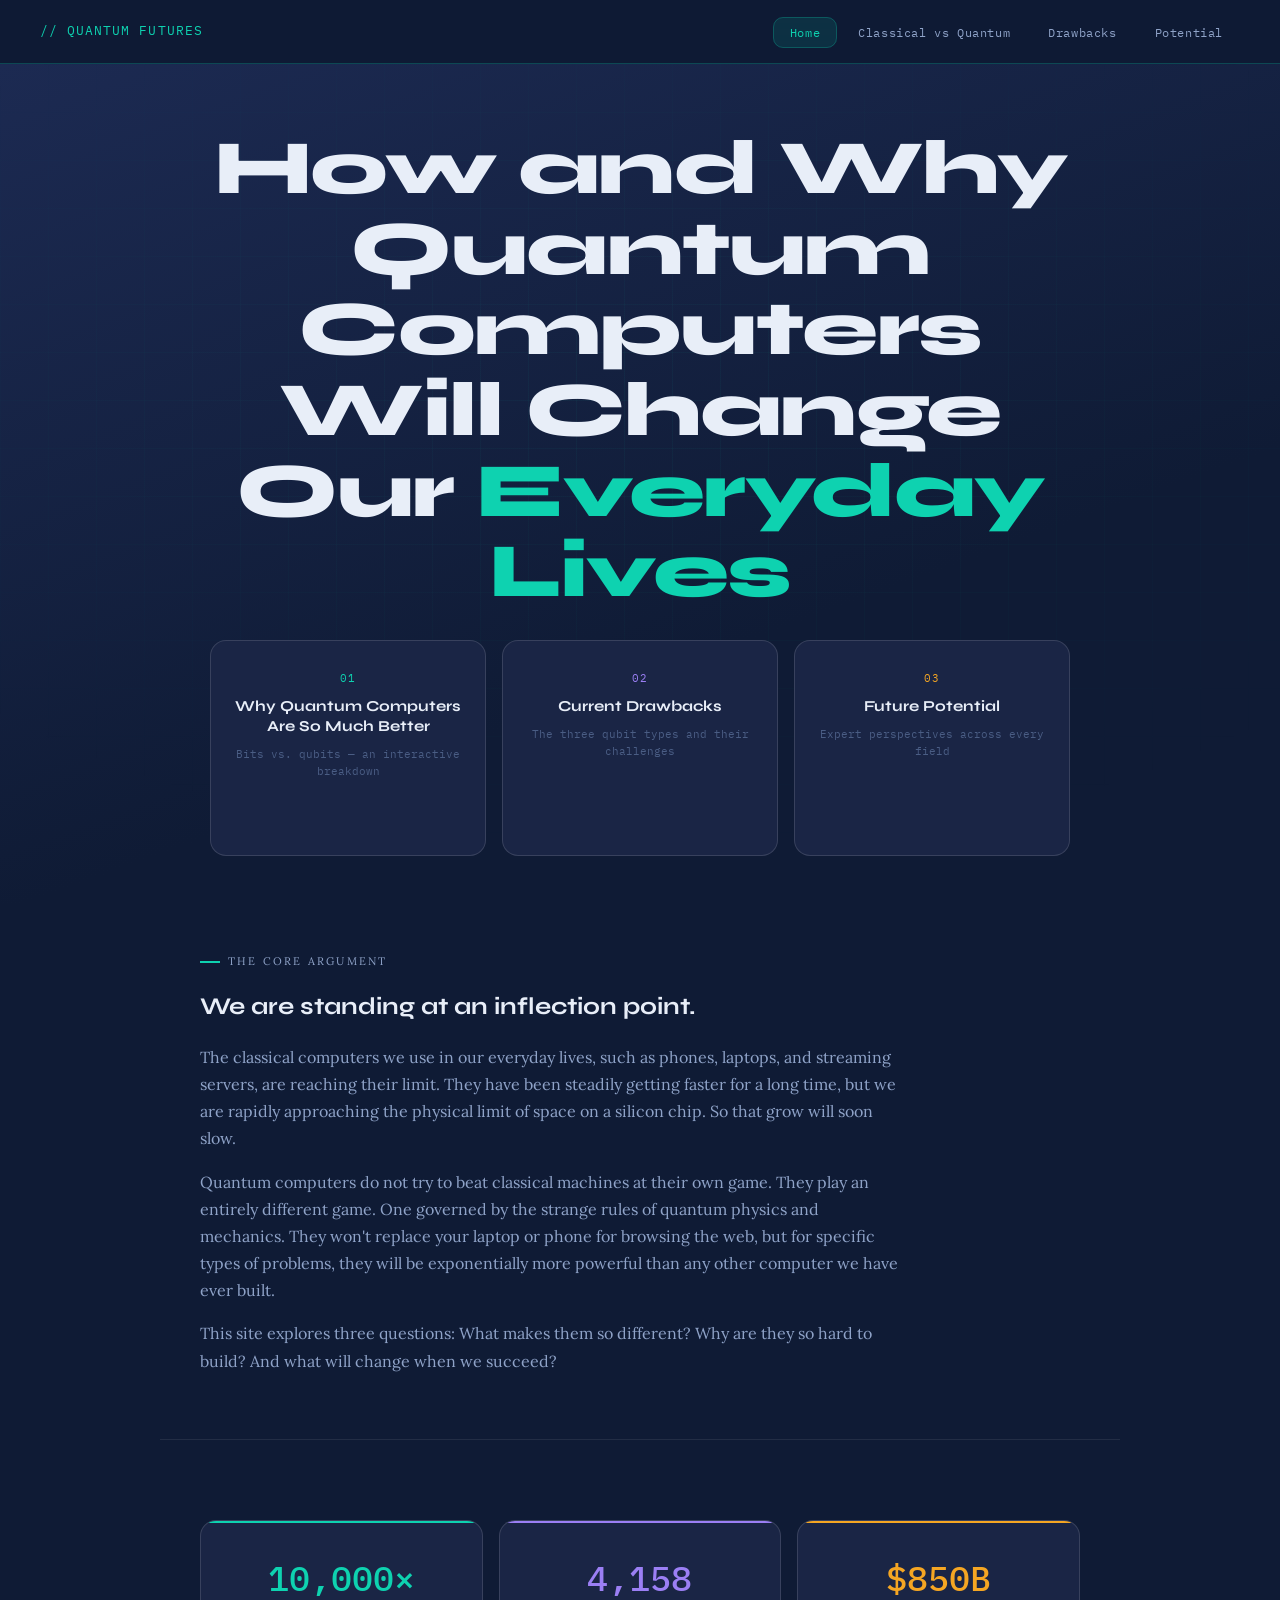
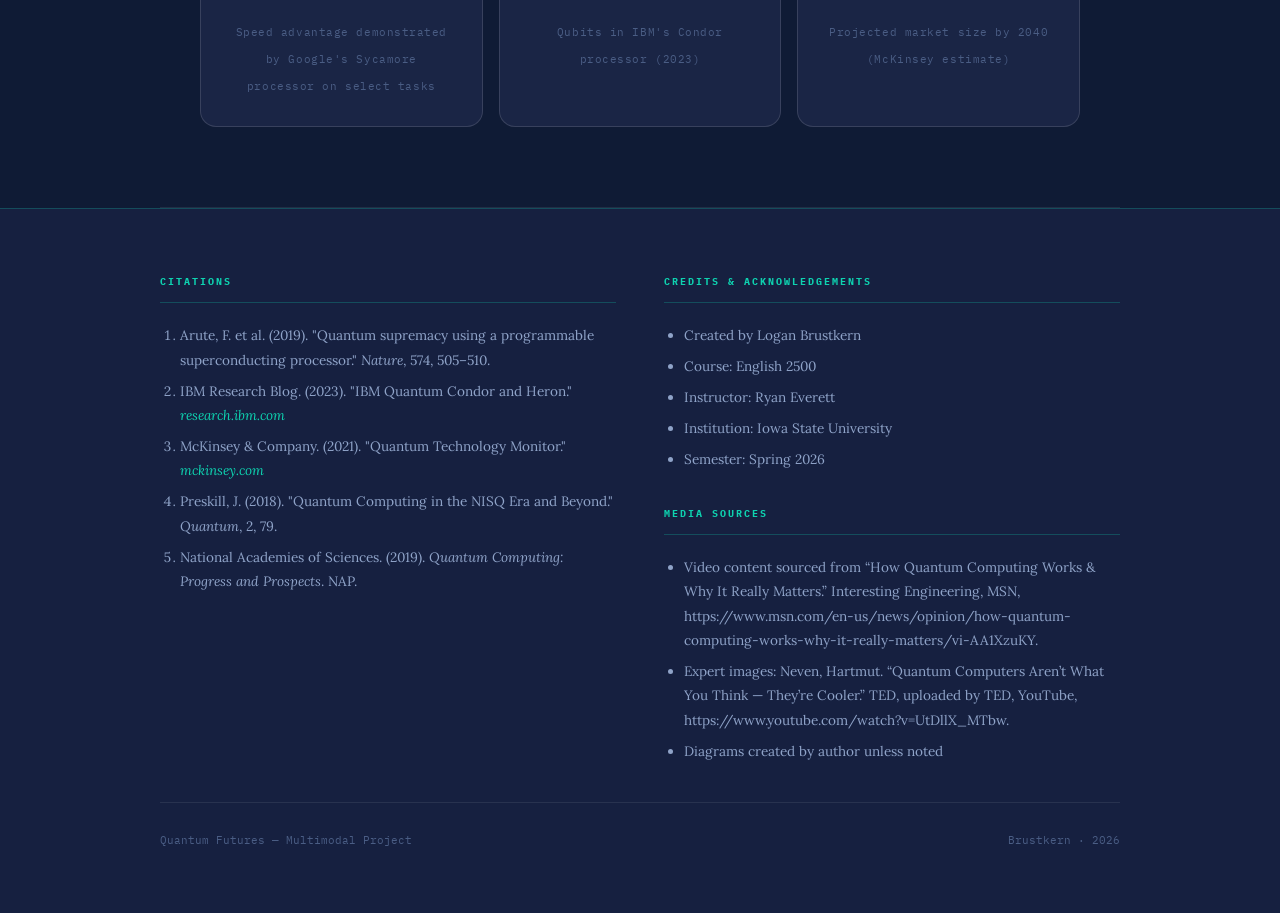
==== commit 73447a1a: "Update index.html" ====
--- a/index.html
+++ b/index.html
@@ -107,7 +107,7 @@
         <li>McKinsey &amp; Company. (2021). "Quantum Technology Monitor." <a href="https://www.mckinsey.com" target="_blank">mckinsey.com</a></li>
         <li>Preskill, J. (2018). "Quantum Computing in the NISQ Era and Beyond." <em>Quantum</em>, 2, 79.</li>
         <li>National Academies of Sciences. (2019). <em>Quantum Computing: Progress and Prospects</em>. NAP.</li>
-        <li>[Add your additional citations here]</li>
+       
       </ol>
     </div>
     <div class="credits-col">
